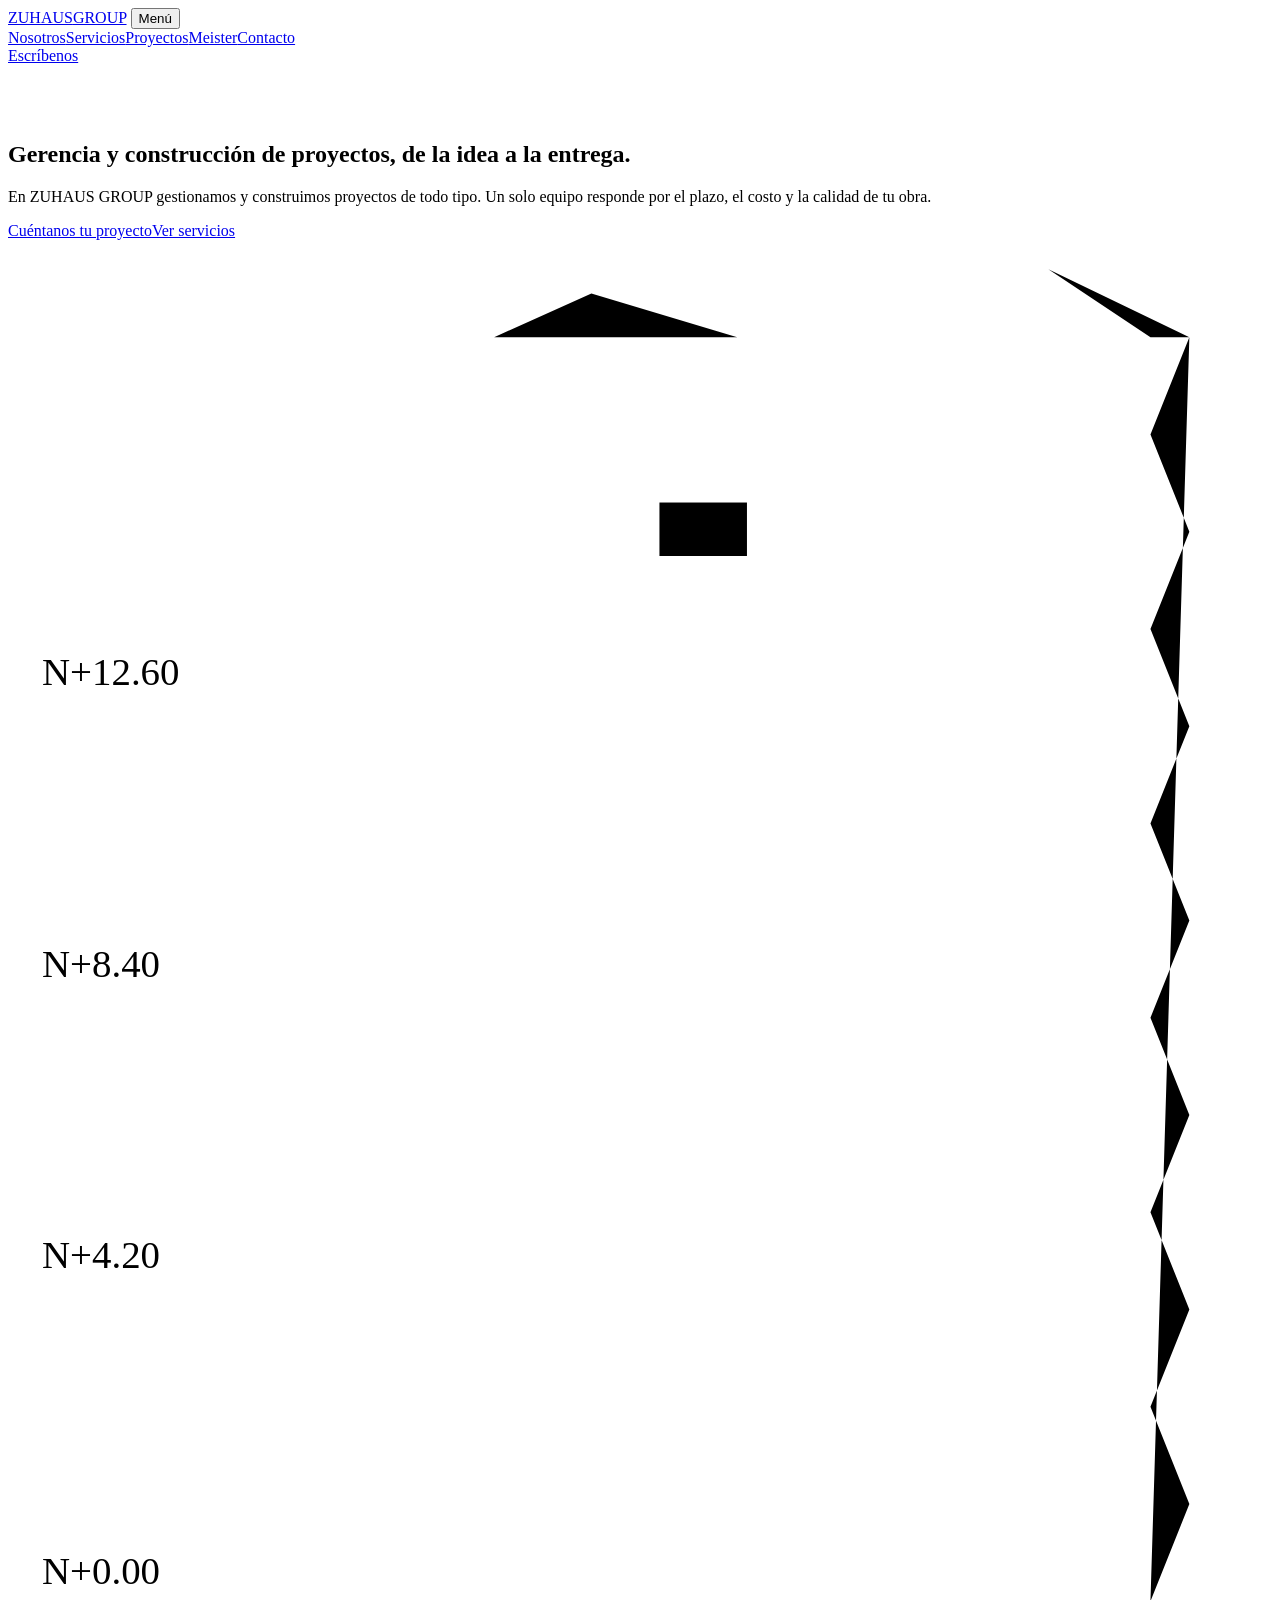
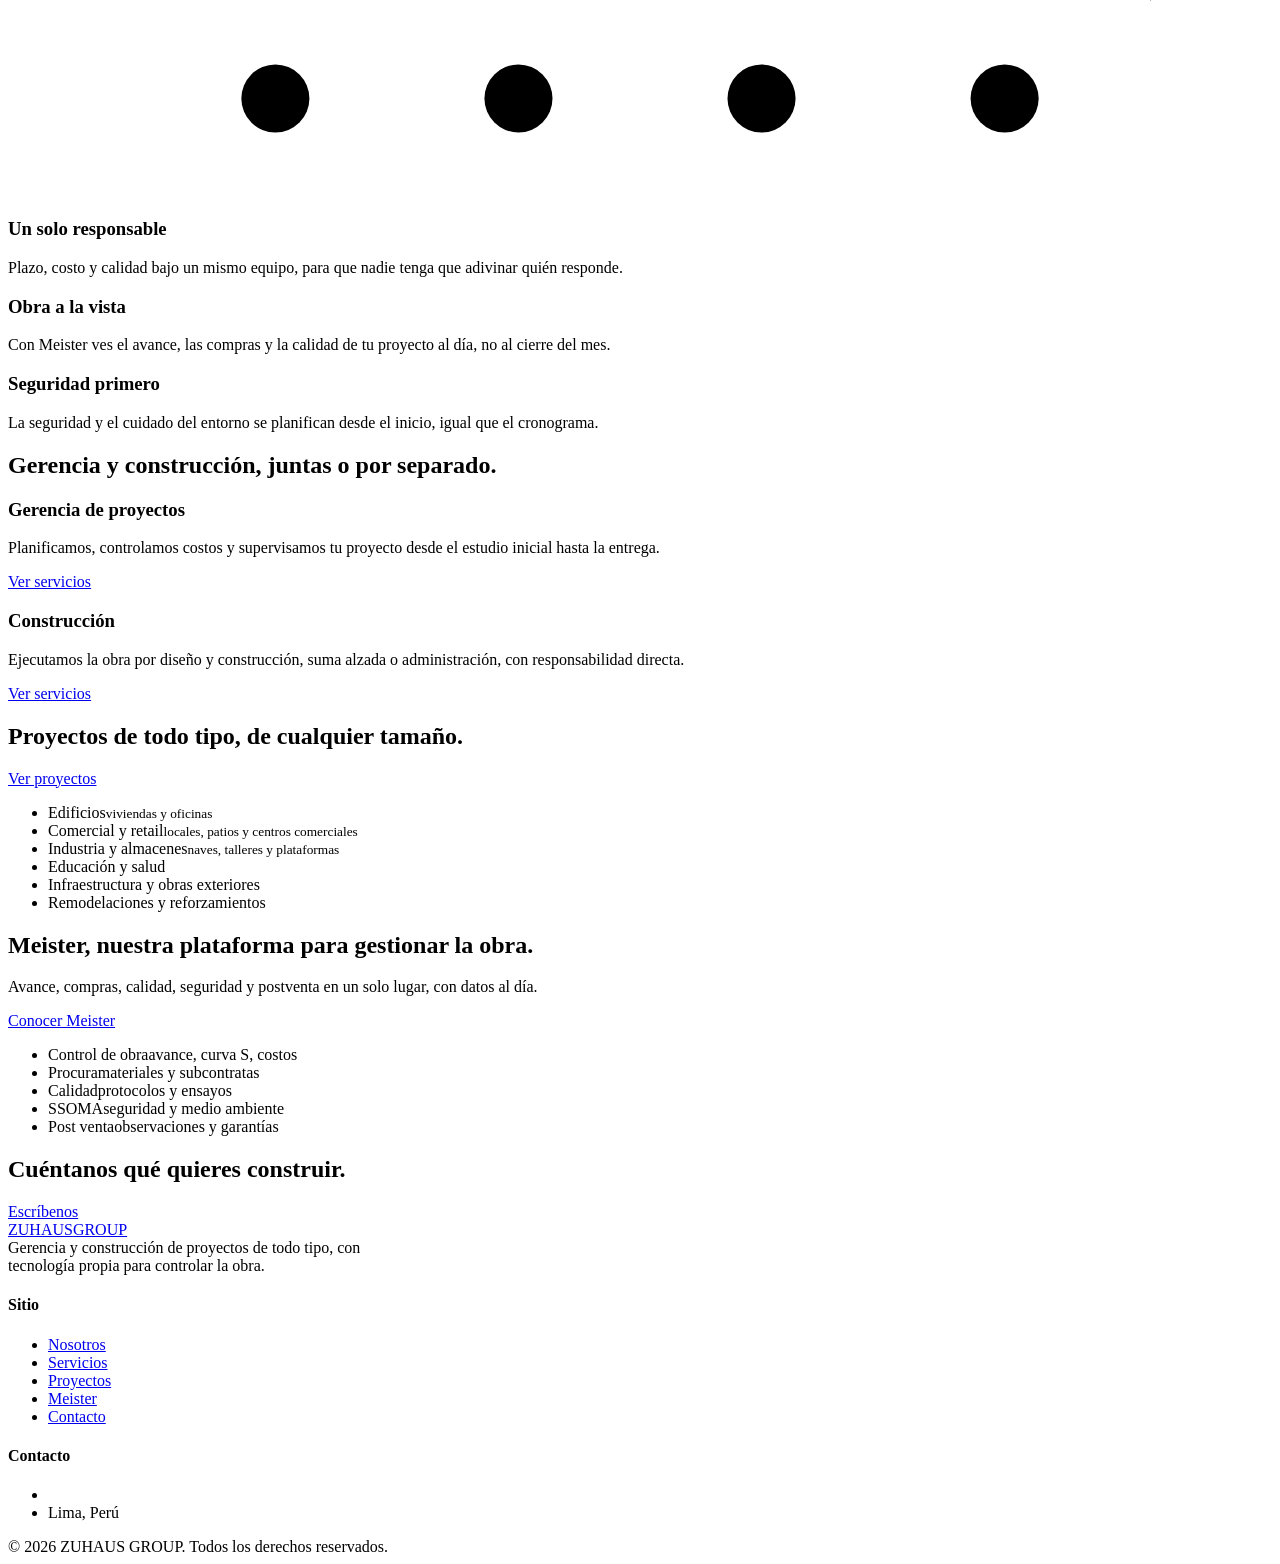
==== index.html @ 647b86e7 "Add files via upload" ====
<!doctype html>
<html lang="es">
<head>
<meta charset="UTF-8">
<meta name="viewport" content="width=device-width, initial-scale=1">
<title>ZUHAUS GROUP | Gerencia y construcción de proyectos</title>
<meta name="description" content="ZUHAUS GROUP gerencia y construye proyectos de todo tipo en Perú: edificaciones, comercial, industrial e infraestructura.">
<link rel="preconnect" href="https://fonts.googleapis.com">
<link rel="preconnect" href="https://fonts.gstatic.com" crossorigin>
<link href="https://fonts.googleapis.com/css2?family=Archivo:wdth,wght@62..125,100..900&family=Source+Serif+4:opsz,wght@8..60,400;8..60,600&display=swap" rel="stylesheet">
<link rel="stylesheet" href="css/site.css">
</head>
<body>
<header class="top">
  <div class="wrap">
    <a class="marca" href="index.html">ZUHAUS<span>GROUP</span></a>
    <button class="burger" id="burger" aria-expanded="false" aria-controls="menu">Menú</button>
    <nav class="menu" id="menu" aria-label="Principal"><a href="nosotros.html">Nosotros</a><a href="servicios.html">Servicios</a><a href="proyectos.html">Proyectos</a><a href="meister.html">Meister</a><a href="contacto.html">Contacto</a></nav>
    <a class="btn cta" href="contacto.html">Escríbenos</a>
  </div>
</header>
<main>
<section class="hero" style="padding-top:56px"><div class="wrap">
    <div>
      <h1>Gerencia y construcción de proyectos, de la idea a la entrega.</h1>
      <p class="lead">En ZUHAUS GROUP gestionamos y construimos proyectos de todo tipo. Un solo equipo responde por el plazo, el costo y la calidad de tu obra.</p>
      <div class="acciones"><a class="btn" href="contacto.html">Cuéntanos tu proyecto</a><a class="btn claro" href="servicios.html">Ver servicios</a></div>
    </div>
    <svg class="obra" viewBox="0 0 520 640" role="img" aria-label="Dibujo de un edificio en construcción con grúa torre">
      <!-- terreno -->
      <path class="l g d" pathLength="1" style="--i:0" d="M10 560 H510"/>
      <!-- columnas -->
      <path class="l d" pathLength="1" style="--i:1" d="M110 560 V430 M210 560 V430 M310 560 V430 M410 560 V430"/>
      <path class="l g d" pathLength="1" style="--i:2" d="M90 430 H430"/>
      <path class="l d" pathLength="1" style="--i:3" d="M110 430 V310 M210 430 V310 M310 430 V310 M410 430 V310"/>
      <path class="l g d" pathLength="1" style="--i:4" d="M90 310 H430"/>
      <path class="l d" pathLength="1" style="--i:5" d="M110 310 V190 M210 310 V190 M310 310 V190 M410 310 V190"/>
      <path class="l g d" pathLength="1" style="--i:6" d="M90 190 H430"/>
      <path class="l d" pathLength="1" style="--i:7" d="M110 190 V120 M210 190 V120 M310 190 V120 M410 190 V120"/>
      <!-- arriostres del primer piso -->
      <path class="l d" pathLength="1" style="--i:2" d="M110 560 L210 430 M310 430 L410 560" stroke-width="1.2"/>
      <!-- niveles -->
      <path class="f" d="M30 560 H90 M30 430 H90 M30 310 H90 M30 190 H90"/>
      <text x="14" y="553">N+0.00</text><text x="14" y="423">N+4.20</text><text x="14" y="303">N+8.40</text><text x="14" y="183">N+12.60</text>
      <!-- grúa -->
      <path class="l c d" pathLength="1" style="--i:3" d="M470 560 V40 M486 560 V40 M470 560 L486 520 L470 480 L486 440 L470 400 L486 360 L470 320 L486 280 L470 240 L486 200 L470 160 L486 120 L470 80 L486 40"/>
      <path class="l c g d" pathLength="1" style="--i:8" d="M200 40 H500 M470 40 L428 12 L486 40 M200 40 L240 22 L300 40"/>
      <path class="l c d" pathLength="1" style="--i:9" d="M286 40 V92"/>
      <g class="gancho"><path class="l c" d="M286 92 V108" /></g>
      <rect class="carga" x="268" y="108" width="36" height="22"/>
      <!-- ejes -->
      <g>
        <circle class="eje" cx="110" cy="600" r="14"/><text x="110" y="605">A</text>
        <circle class="eje" cx="210" cy="600" r="14"/><text x="210" y="605">B</text>
        <circle class="eje" cx="310" cy="600" r="14"/><text x="310" y="605">C</text>
        <circle class="eje" cx="410" cy="600" r="14"/><text x="410" y="605">D</text>
      </g>
    </svg>
</div></section>
<section class="compromisos" aria-label="Nuestros compromisos">
  <div class="wrap">
    <div><h3>Un solo responsable</h3><p>Plazo, costo y calidad bajo un mismo equipo, para que nadie tenga que adivinar quién responde.</p></div>
    <div><h3>Obra a la vista</h3><p>Con Meister ves el avance, las compras y la calidad de tu proyecto al día, no al cierre del mes.</p></div>
    <div><h3>Seguridad primero</h3><p>La seguridad y el cuidado del entorno se planifican desde el inicio, igual que el cronograma.</p></div>
  </div>
</section>
<section class="cifras" id="cifras" hidden><div class="wrap" id="cifrasLista"></div></section>
<section><div class="wrap">
  <h2 class="sec-titulo">Gerencia y construcción, juntas o por separado.</h2>
  <div class="resumen">
    <div class="panel oscuro"><h3>Gerencia de proyectos</h3><p>Planificamos, controlamos costos y supervisamos tu proyecto desde el estudio inicial hasta la entrega.</p><a class="mas" href="servicios.html">Ver servicios</a></div>
    <div class="panel claro"><h3>Construcción</h3><p>Ejecutamos la obra por diseño y construcción, suma alzada o administración, con responsabilidad directa.</p><a class="mas" href="servicios.html">Ver servicios</a></div>
  </div>
</div></section>
<section class="tipos"><div class="wrap">
  <div><h2>Proyectos de todo tipo, de cualquier tamaño.</h2><p><a class="btn claro" style="margin-top:24px" href="proyectos.html">Ver proyectos</a></p></div>
  <ul>
      <li>Edificios<small>viviendas y oficinas</small></li>
      <li>Comercial y retail<small>locales, patios y centros comerciales</small></li>
      <li>Industria y almacenes<small>naves, talleres y plataformas</small></li>
      <li>Educación y salud</li>
      <li>Infraestructura y obras exteriores</li>
      <li>Remodelaciones y reforzamientos</li>
    </ul>
</div></section>
<section class="meister"><div class="wrap">
    <div><h2>Meister, nuestra plataforma para gestionar la obra.</h2>
      <p>Avance, compras, calidad, seguridad y postventa en un solo lugar, con datos al día.</p>
      <a class="btn" href="meister.html">Conocer Meister</a></div>
    <ul><li>Control de obra<span>avance, curva S, costos</span></li><li>Procura<span>materiales y subcontratas</span></li><li>Calidad<span>protocolos y ensayos</span></li><li>SSOMA<span>seguridad y medio ambiente</span></li><li>Post venta<span>observaciones y garantías</span></li></ul>
  </div></section>
<section class="clientes" id="clientes" hidden><div class="wrap"><h2>Confían en nosotros</h2><ul id="clientesLista"></ul></div></section>
<section class="cta-final"><div class="wrap"><h2>Cuéntanos qué quieres construir.</h2><a class="btn" href="contacto.html">Escríbenos</a></div></section>
</main>
<a class="wa" id="wa" href="#" hidden>WhatsApp</a>
<footer class="pie">
  <div class="wrap">
    <div class="cols">
      <div><a class="marca" href="index.html">ZUHAUS<span>GROUP</span></a><p style="margin:0;max-width:26em">Gerencia y construcción de proyectos de todo tipo, con tecnología propia para controlar la obra.</p></div>
      <div><h4>Sitio</h4><ul><li><a href="nosotros.html">Nosotros</a></li><li><a href="servicios.html">Servicios</a></li><li><a href="proyectos.html">Proyectos</a></li><li><a href="meister.html">Meister</a></li><li><a href="contacto.html">Contacto</a></li></ul></div>
      <div><h4>Contacto</h4><ul><li><a id="pieCorreo" href="#"></a></li><li>Lima, Perú</li></ul></div>
    </div>
    <div class="abajo"><span>© 2026 ZUHAUS GROUP. Todos los derechos reservados.</span></div>
  </div>
</footer>
<script src="js/datos.js"></script>
<script src="js/site.js"></script>
</body>
</html>
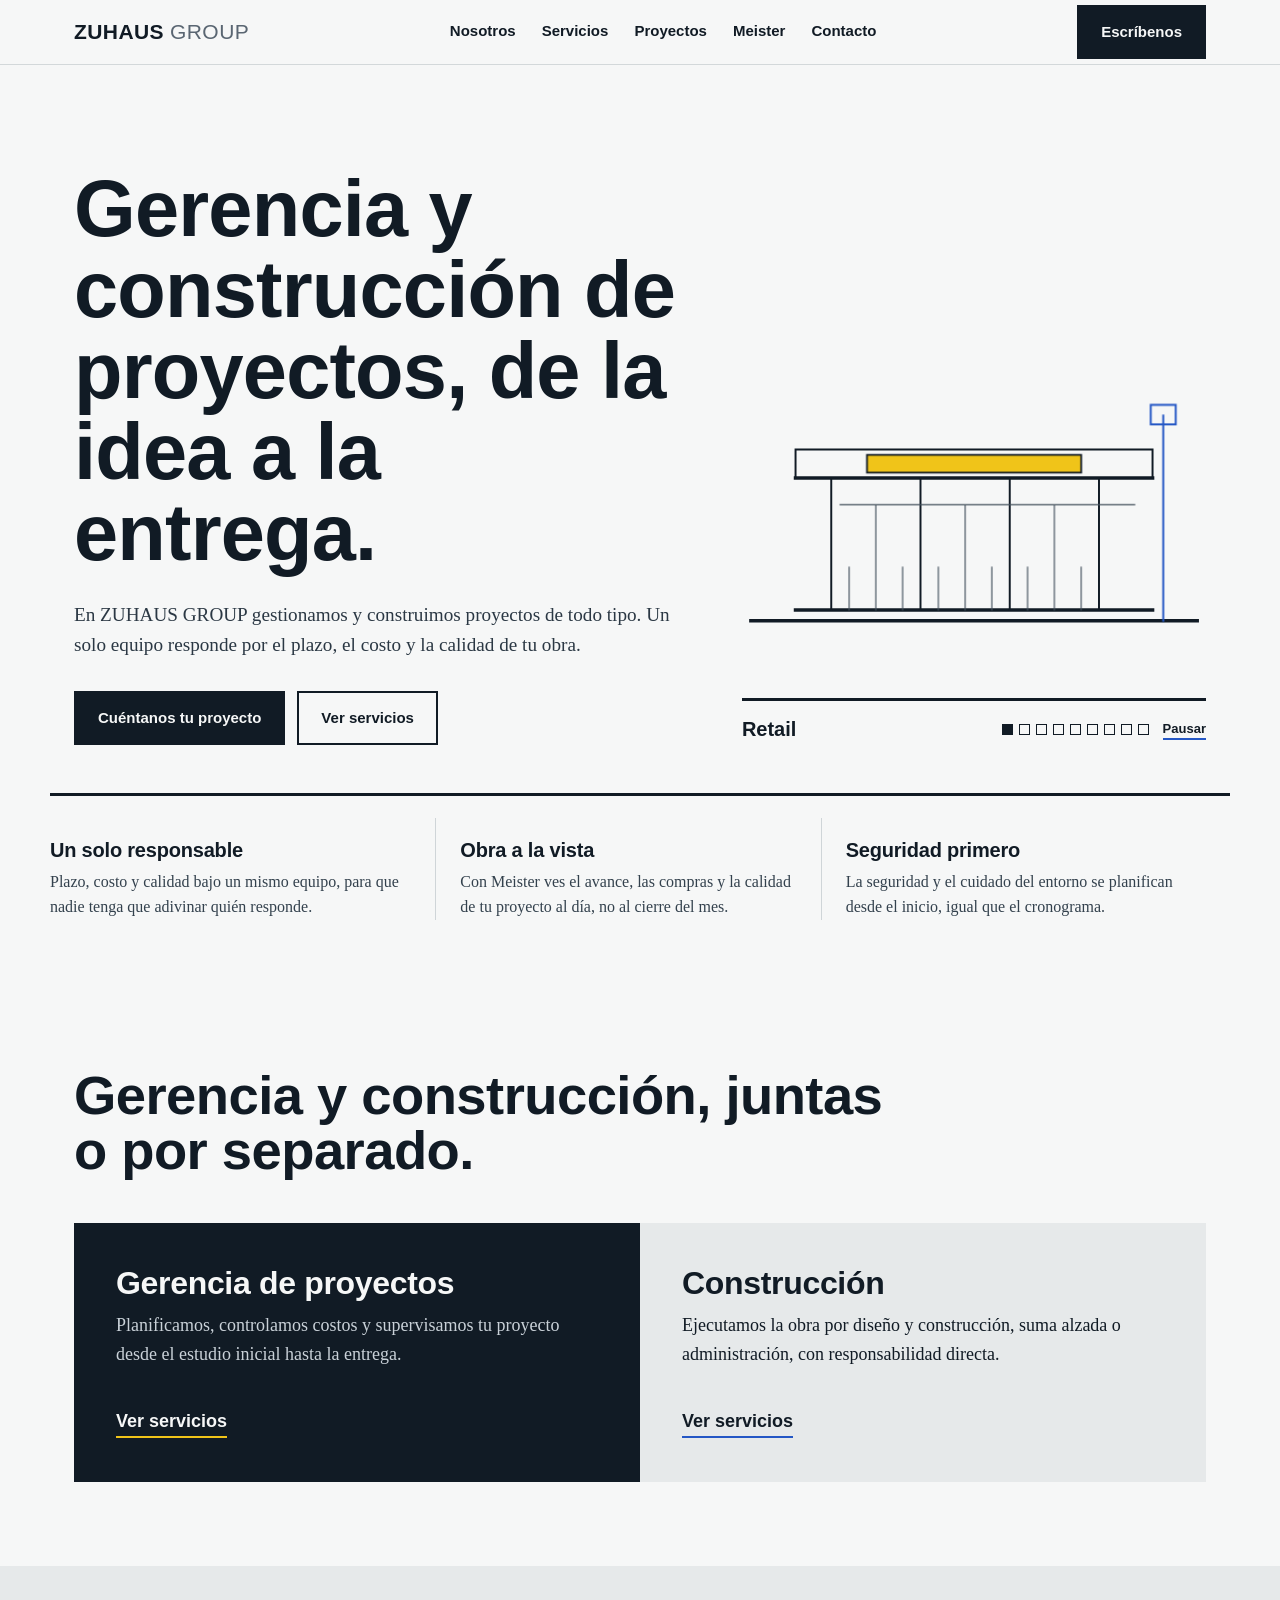
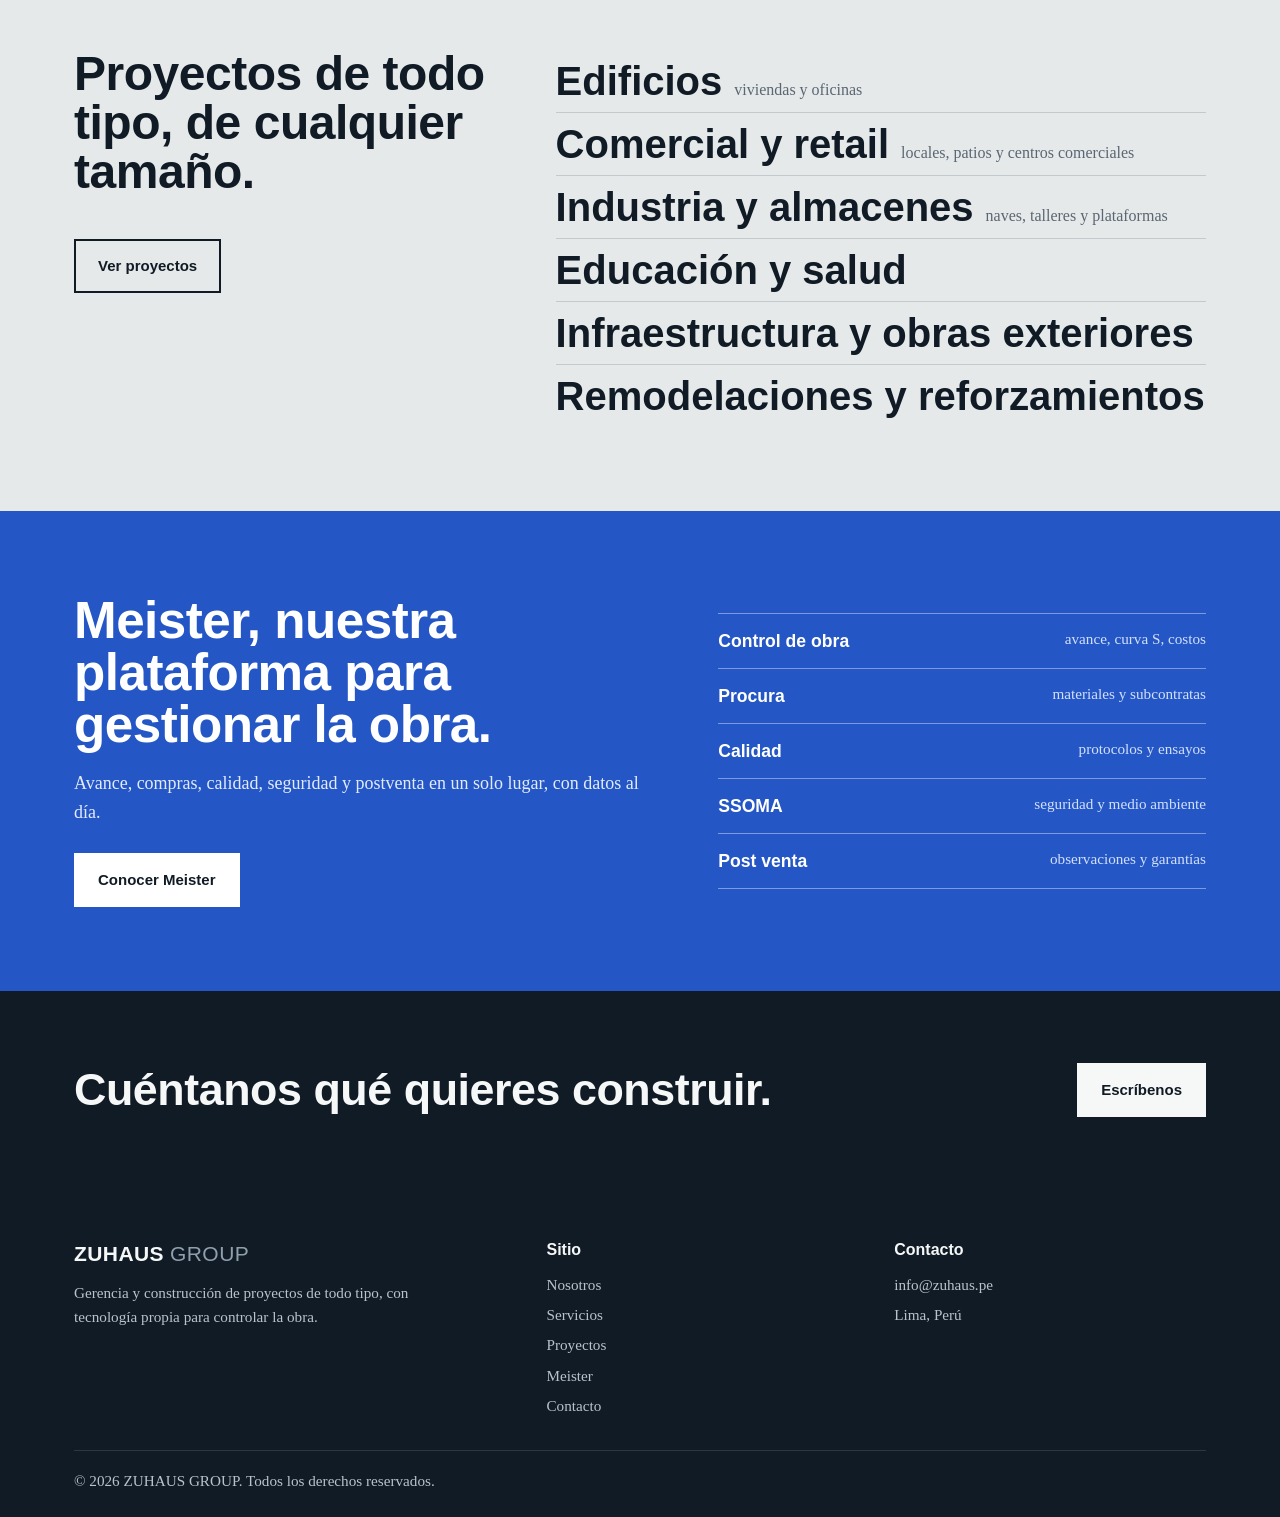
==== commit d2d2c028: "Add files via upload" ====
--- a/index.html
+++ b/index.html
@@ -26,36 +26,13 @@
       <p class="lead">En ZUHAUS GROUP gestionamos y construimos proyectos de todo tipo. Un solo equipo responde por el plazo, el costo y la calidad de tu obra.</p>
       <div class="acciones"><a class="btn" href="contacto.html">Cuéntanos tu proyecto</a><a class="btn claro" href="servicios.html">Ver servicios</a></div>
     </div>
-    <svg class="obra" viewBox="0 0 520 640" role="img" aria-label="Dibujo de un edificio en construcción con grúa torre">
-      <!-- terreno -->
-      <path class="l g d" pathLength="1" style="--i:0" d="M10 560 H510"/>
-      <!-- columnas -->
-      <path class="l d" pathLength="1" style="--i:1" d="M110 560 V430 M210 560 V430 M310 560 V430 M410 560 V430"/>
-      <path class="l g d" pathLength="1" style="--i:2" d="M90 430 H430"/>
-      <path class="l d" pathLength="1" style="--i:3" d="M110 430 V310 M210 430 V310 M310 430 V310 M410 430 V310"/>
-      <path class="l g d" pathLength="1" style="--i:4" d="M90 310 H430"/>
-      <path class="l d" pathLength="1" style="--i:5" d="M110 310 V190 M210 310 V190 M310 310 V190 M410 310 V190"/>
-      <path class="l g d" pathLength="1" style="--i:6" d="M90 190 H430"/>
-      <path class="l d" pathLength="1" style="--i:7" d="M110 190 V120 M210 190 V120 M310 190 V120 M410 190 V120"/>
-      <!-- arriostres del primer piso -->
-      <path class="l d" pathLength="1" style="--i:2" d="M110 560 L210 430 M310 430 L410 560" stroke-width="1.2"/>
-      <!-- niveles -->
-      <path class="f" d="M30 560 H90 M30 430 H90 M30 310 H90 M30 190 H90"/>
-      <text x="14" y="553">N+0.00</text><text x="14" y="423">N+4.20</text><text x="14" y="303">N+8.40</text><text x="14" y="183">N+12.60</text>
-      <!-- grúa -->
-      <path class="l c d" pathLength="1" style="--i:3" d="M470 560 V40 M486 560 V40 M470 560 L486 520 L470 480 L486 440 L470 400 L486 360 L470 320 L486 280 L470 240 L486 200 L470 160 L486 120 L470 80 L486 40"/>
-      <path class="l c g d" pathLength="1" style="--i:8" d="M200 40 H500 M470 40 L428 12 L486 40 M200 40 L240 22 L300 40"/>
-      <path class="l c d" pathLength="1" style="--i:9" d="M286 40 V92"/>
-      <g class="gancho"><path class="l c" d="M286 92 V108" /></g>
-      <rect class="carga" x="268" y="108" width="36" height="22"/>
-      <!-- ejes -->
-      <g>
-        <circle class="eje" cx="110" cy="600" r="14"/><text x="110" y="605">A</text>
-        <circle class="eje" cx="210" cy="600" r="14"/><text x="210" y="605">B</text>
-        <circle class="eje" cx="310" cy="600" r="14"/><text x="310" y="605">C</text>
-        <circle class="eje" cx="410" cy="600" r="14"/><text x="410" y="605">D</text>
-      </g>
-    </svg>
+    <figure class="reel-box">
+      <svg class="reel" id="reelSvg" viewBox="0 0 520 640" role="img" aria-label="Animación de procesos de construcción: retail, colegios, clínicas, puentes, viviendas, oficinas, carreteras, túneles y represas"><path class="l g" d="M10 560H510"/><g class="escena" data-nombre="Retail"><path class="l g d" pathLength="1" style="--i:0" d="M60 548H460"/><path class="l d" pathLength="1" style="--i:1" d="M100 548V400M200 548V400M300 548V400M400 548V400"/><path class="l g d" pathLength="1" style="--i:2" d="M60 400H460"/><path class="l d" pathLength="1" style="--i:3" d="M60 400V368H460V400"/><path class="y a" style="--i:4" d="M140 374h240v20h-240z"/><path class="l th d" pathLength="1" style="--i:5" d="M150 548V430M250 548V430M350 548V430M110 430H440"/><path class="l c d" pathLength="1" style="--i:6" d="M472 560V330"/><path class="l c d" pathLength="1" style="--i:7" d="M458 318h28v22h-28z"/><path class="l th d" pathLength="1" style="--i:6" d="M120 548V500M180 548V500M220 548V500M280 548V500M320 548V500M380 548V500"/></g><g class="escena" data-nombre="Colegios"><path class="l g d" pathLength="1" style="--i:0" d="M70 548H450"/><path class="l d" pathLength="1" style="--i:1" d="M90 548V400M190 548V400M290 548V400M390 548V400"/><path class="l g d" pathLength="1" style="--i:2" d="M70 400H430"/><path class="l d" pathLength="1" style="--i:3" d="M90 400V260M190 400V260M290 400V260M390 400V260"/><path class="l g d" pathLength="1" style="--i:4" d="M70 260H430"/><path class="l th d" pathLength="1" style="--i:5" d="M115 445h46v38h-46zM215 445h46v38h-46zM315 445h46v38h-46z"/><path class="l th d" pathLength="1" style="--i:6" d="M115 300h46v38h-46zM215 300h46v38h-46zM315 300h46v38h-46z"/><path class="l d" pathLength="1" style="--i:7" d="M215 260V204H265V260M208 204L240 172L272 204"/><path class="l c d" pathLength="1" style="--i:8" d="M470 560V350"/><path class="y a" style="--i:9" d="M470 352h34v22h-34z"/></g><g class="escena" data-nombre="Clínicas"><path class="l g d" pathLength="1" style="--i:0" d="M60 548H400"/><path class="l d" pathLength="1" style="--i:1" d="M80 548V438M170 548V438M260 548V438M350 548V438"/><path class="l g d" pathLength="1" style="--i:2" d="M60 438H380"/><path class="l d" pathLength="1" style="--i:3" d="M80 438V328M170 438V328M260 438V328M350 438V328"/><path class="l g d" pathLength="1" style="--i:4" d="M60 328H380"/><path class="l d" pathLength="1" style="--i:5" d="M80 328V218M170 328V218M260 328V218M350 328V218"/><path class="l g d" pathLength="1" style="--i:6" d="M60 218H380"/><path class="l c d" pathLength="1" style="--i:1" d="M440 560V120M456 560V120M440 560L456 520L440 480L456 440L440 400L456 360L440 320L456 280L440 240L456 200L440 160L456 120"/><path class="l c d" pathLength="1" style="--i:3" d="M300 120H480M290 108L440 120"/><path class="y a" style="--i:8" d="M205 120h28v-0z"/><path class="y a" style="--i:8" d="M212 142h16v52h-16zM194 160h52v16h-52z"/></g><g class="escena" data-nombre="Puentes"><path class="l w d" pathLength="1" style="--i:0" d="M10 546q10 -7 20 0t20 0M50 546q10 -7 20 0t20 0M90 546q10 -7 20 0t20 0M130 546q10 -7 20 0t20 0M170 546q10 -7 20 0t20 0M210 546q10 -7 20 0t20 0M250 546q10 -7 20 0t20 0M290 546q10 -7 20 0t20 0M330 546q10 -7 20 0t20 0M370 546q10 -7 20 0t20 0M410 546q10 -7 20 0t20 0M450 546q10 -7 20 0t20 0M490 546q10 -7 20 0t20 0"/><path class="l d" pathLength="1" style="--i:1" d="M110 560V300H130V560M250 560V300H270V560M390 560V300H410V560"/><path class="l g d" pathLength="1" style="--i:2" d="M40 300H480M40 284H480"/><path class="l th d" pathLength="1" style="--i:3" d="M70 300V284M110 300V284M150 300V284M190 300V284M230 300V284M290 300V284M330 300V284M370 300V284M430 300V284M470 300V284"/><path class="l c g d" pathLength="1" style="--i:4" d="M254 284V110M266 284V110M254 110H266"/><path class="l c th d" pathLength="1" style="--i:5" d="M260 112L110 284M260 112L160 284M260 112L210 284M260 112L310 284M260 112L360 284M260 112L410 284"/><path class="y a" style="--i:7" d="M150 268h30v14h-30zM320 268h30v14h-30z"/></g><g class="escena" data-nombre="Viviendas"><path class="l d" pathLength="1" style="--i:0" d="M70 560V410H250V560"/><path class="l d" pathLength="1" style="--i:1" d="M58 410L160 324L262 410Z"/><path class="l th d" pathLength="1" style="--i:2" d="M140 560V496H178V560"/><path class="l th d" pathLength="1" style="--i:3" d="M92 446h34v34h-34zM109 446V480M92 463H126M198 446h30v30h-30z"/><path class="l d" pathLength="1" style="--i:4" d="M290 560V360H460V560"/><path class="l d" pathLength="1" style="--i:5" d="M278 360L375 286L472 360Z"/><path class="l th d" pathLength="1" style="--i:6" d="M310 404h34v34h-34zM406 404h34v34h-34zM310 484h34v34h-34z"/><path class="l th d" pathLength="1" style="--i:6" d="M385 560V500H420V560"/><path class="y a" style="--i:7" d="M143 500h32v60h-32z"/><path class="y a" style="--i:8" d="M388 504h29v56h-29z"/></g><g class="escena" data-nombre="Oficinas"><path class="l d" pathLength="1" style="--i:1" d="M110 560V430M210 560V430M310 560V430M410 560V430"/><path class="l g d" pathLength="1" style="--i:2" d="M90 430H430"/><path class="l d" pathLength="1" style="--i:3" d="M110 430V310M210 430V310M310 430V310M410 430V310"/><path class="l g d" pathLength="1" style="--i:4" d="M90 310H430"/><path class="l d" pathLength="1" style="--i:5" d="M110 310V190M210 310V190M310 310V190M410 310V190"/><path class="l g d" pathLength="1" style="--i:6" d="M90 190H430"/><path class="l d" pathLength="1" style="--i:7" d="M110 190V120M210 190V120M310 190V120M410 190V120"/><path class="l th d" pathLength="1" style="--i:2" d="M110 560L210 430M310 430L410 560"/><path class="l c d" pathLength="1" style="--i:3" d="M470 560V40M486 560V40M470 560L486 520L470 480L486 440L470 400L486 360L470 320L486 280L470 240L486 200L470 160L486 120L470 80L486 40"/><path class="l c g d" pathLength="1" style="--i:8" d="M200 40H500M470 40L428 12L486 40M200 40L240 22L300 40M286 40V92"/><path class="y a" style="--i:9" d="M268 108h36v22h-36z"/><g class="eje-g"><circle class="eje" cx="110" cy="600" r="14"/><text x="110" y="605">A</text><circle class="eje" cx="210" cy="600" r="14"/><text x="210" y="605">B</text><circle class="eje" cx="310" cy="600" r="14"/><text x="310" y="605">C</text><circle class="eje" cx="410" cy="600" r="14"/><text x="410" y="605">D</text></g></g><g class="escena" data-nombre="Carreteras"><path class="l th d" pathLength="1" style="--i:0" d="M10 300H110M400 300H510"/><path class="l g d" pathLength="1" style="--i:1" d="M110 560L240 300M420 560L284 300"/><path class="l th d" pathLength="1" style="--i:2" d="M70 560L226 300M470 560L300 300"/><path class="l y-l d" pathLength="1" style="--i:3" d="M262 545V515M262 490V468M262 442V426M262 402V390M262 366V358M262 336V331"/><path class="l c d" pathLength="1" style="--i:4" d="M468 560V430"/><path class="y a" style="--i:5" d="M468 380l24 24l-24 24l-24 -24z"/><path class="l d" pathLength="1" style="--i:6" d="M130 560l8 -22l8 22zM160 560l8 -22l8 22zM190 560l8 -22l8 22z"/><path class="l c d" pathLength="1" style="--i:4" d="M180 528a30 30 0 1 0 60 0a30 30 0 1 0 -60 0M296 538a22 22 0 1 0 44 0a22 22 0 1 0 -44 0"/><path class="l c d" pathLength="1" style="--i:5" d="M180 528H340V480H300V450H240V480H214"/></g><g class="escena" data-nombre="Túneles"><path class="l d" pathLength="1" style="--i:0" d="M20 560L150 330L250 400L360 250L500 560"/><path class="l g d" pathLength="1" style="--i:1" d="M198 560V470A62 62 0 0 1 322 470V560"/><path class="l d" pathLength="1" style="--i:2" d="M215 560V472A45 45 0 0 1 305 472V560"/><path class="l th d" pathLength="1" style="--i:3" d="M305.0 470.0L322.0 470.0M299.0 447.5L313.7 439.0M282.5 431.0L291.0 416.3M260.0 425.0L260.0 408.0M237.5 431.0L229.0 416.3M221.0 447.5L206.3 439.0M215.0 470.0L198.0 470.0"/><path class="l th d" pathLength="1" style="--i:4" d="M238 560V492A22 22 0 0 1 282 492V560"/><path class="y a" style="--i:5" d="M246 520a14 14 0 1 0 28 0a14 14 0 1 0 -28 0"/><path class="l th d" pathLength="1" style="--i:6" d="M215 560L238 548M305 560L282 548"/></g><g class="escena" data-nombre="Represas"><path class="l g d" pathLength="1" style="--i:0" d="M190 560V220H300L430 560Z"/><path class="l th d" pathLength="1" style="--i:1" d="M190 500H407.1M190 440H384.1M190 380H361.2M190 320H338.2M190 260H315.3"/><path class="l w d" pathLength="1" style="--i:3" d="M20 300q10 -7 20 0t20 0M60 300q10 -7 20 0t20 0M100 300q10 -7 20 0t20 0M140 300q10 -7 20 0t20 0M40 346q10 -7 20 0t20 0M80 346q10 -7 20 0t20 0M120 346q10 -7 20 0t20 0M160 346q10 -7 20 0t20 0"/><path class="l w d" pathLength="1" style="--i:3" d="M440 546q10 -7 20 0t20 0M480 546q10 -7 20 0t20 0"/><path class="l d" pathLength="1" style="--i:4" d="M190 220V200H300V220"/><path class="y a" style="--i:5" d="M205 205h22v15h-22zM240 205h22v15h-22zM275 205h22v15h-22z"/></g></svg>
+      <figcaption class="reel-pie">
+        <span id="reelNombre" class="reel-nombre" aria-live="polite"></span>
+        <span class="reel-ctl"><span id="reelPuntos" class="reel-puntos"></span><button type="button" id="reelPausa" class="reel-pausa" aria-label="Pausar animación">Pausar</button></span>
+      </figcaption>
+    </figure>
 </div></section>
 <section class="compromisos" aria-label="Nuestros compromisos">
   <div class="wrap">
--- a/css/site.css
+++ b/css/site.css
@@ -0,0 +1,225 @@
+:root{
+  --concreto:#E6E9EA; --papel:#F6F7F7; --tinta:#111B25; --acero:#5A6672; --cobalto:#2457C5; --seguridad:#F0C419;
+  --display:"Archivo","Arial Narrow",Arial,sans-serif; --texto:"Source Serif 4",Georgia,serif;
+}
+*{box-sizing:border-box}
+html{scroll-behavior:smooth}
+body{margin:0;background:var(--papel);color:var(--tinta);font-family:var(--texto);font-size:18px;line-height:1.6}
+a{color:inherit}
+:focus-visible{outline:3px solid var(--cobalto);outline-offset:3px}
+.wrap{max-width:1180px;margin:0 auto;padding:0 24px}
+h1,h2,h3{font-family:var(--display);font-variation-settings:"wdth" 118;font-weight:800;line-height:1.02;letter-spacing:-.01em;margin:0}
+
+/* cabecera */
+header.top{position:sticky;top:0;z-index:20;background:rgba(246,247,247,.94);backdrop-filter:blur(6px);border-bottom:1px solid #d3d8da}
+header.top .wrap{display:flex;align-items:center;justify-content:space-between;height:64px;gap:20px}
+.marca{font-family:var(--display);font-variation-settings:"wdth" 125;font-weight:900;font-size:21px;letter-spacing:.02em;text-decoration:none}
+.marca span{font-weight:500;color:var(--acero);margin-left:6px}
+nav.menu{display:flex;gap:26px;font-family:var(--display);font-size:15px;font-weight:600}
+nav.menu a{text-decoration:none;padding:4px 0;border-bottom:2px solid transparent}
+nav.menu a:hover{border-color:var(--cobalto)}
+.btn{display:inline-block;font-family:var(--display);font-weight:700;font-size:15px;padding:13px 22px;text-decoration:none;border:2px solid var(--tinta);background:var(--tinta);color:var(--papel);transition:background .15s,color .15s}
+.btn:hover{background:var(--cobalto);border-color:var(--cobalto)}
+.btn.claro{background:transparent;color:var(--tinta)}
+.btn.claro:hover{background:var(--tinta);color:var(--papel);border-color:var(--tinta)}
+
+/* portada */
+.hero{padding:56px 0 40px;overflow:hidden}
+.hero .wrap{display:grid;grid-template-columns:1.15fr .85fr;gap:40px;align-items:end}
+.hero h1{font-size:clamp(2.5rem,6.2vw,5.4rem);margin-bottom:26px}
+.hero p.lead{max-width:34em;font-size:1.2rem;color:#2b3844;margin:0 0 30px}
+.hero .acciones{display:flex;gap:12px;flex-wrap:wrap}
+.obra{width:100%;max-width:470px;justify-self:end;display:block}
+.obra .l{fill:none;stroke:var(--tinta);stroke-width:2.2;stroke-linecap:square}
+.obra .g{stroke-width:4}
+.obra .c{stroke:var(--cobalto)}
+.obra .f{stroke:#9aa5ad;stroke-width:1.2;stroke-dasharray:4 5}
+.obra text{font-family:var(--display);font-size:11px;fill:var(--acero);font-weight:600}
+.obra .eje{fill:var(--papel);stroke:var(--tinta);stroke-width:1.5}
+.obra .eje+text{fill:var(--tinta);font-size:12px;font-weight:800;text-anchor:middle}
+.obra .carga{fill:var(--seguridad);stroke:var(--tinta);stroke-width:2}
+@media (prefers-reduced-motion:no-preference){
+  .obra .d{stroke-dasharray:1;stroke-dashoffset:1;animation:trazo .9s cubic-bezier(.4,.1,.2,1) forwards;animation-delay:calc(var(--i)*.28s)}
+  .obra .carga,.obra .gancho{opacity:0;animation:aparece .5s ease forwards;animation-delay:3.1s}
+}
+@keyframes trazo{to{stroke-dashoffset:0}}
+@keyframes aparece{to{opacity:1}}
+
+/* servicios */
+section{padding:84px 0}
+.sec-titulo{font-size:clamp(2rem,4.4vw,3.4rem);max-width:15em;margin-bottom:44px}
+.dos{display:grid;grid-template-columns:1.1fr .9fr;align-items:stretch}
+.panel{padding:44px 42px}
+.panel.oscuro{background:var(--tinta);color:var(--papel)}
+.panel.claro{background:var(--concreto)}
+.panel h3{font-size:2rem;margin-bottom:12px}
+.panel p{margin:0 0 20px;max-width:30em}
+.panel.oscuro p{color:#c9d1d8}
+.panel ul{list-style:none;margin:0;padding:0}
+.panel li{padding:11px 0;border-top:1px solid rgba(127,140,150,.45)}
+.panel li strong{font-family:var(--display);font-weight:700;font-size:1rem}
+.panel.oscuro li{color:#dde3e8}
+.otros{margin-top:26px;font-size:1rem;color:var(--acero);max-width:52em}
+
+/* tipos */
+.tipos{background:var(--concreto)}
+.tipos .wrap{display:grid;grid-template-columns:.8fr 1.2fr;gap:48px;align-items:start}
+.tipos h2{font-size:clamp(2rem,4vw,3rem)}
+.tipos ul{list-style:none;margin:0;padding:0}
+.tipos li{font-family:var(--display);font-variation-settings:"wdth" 108;font-weight:700;font-size:clamp(1.5rem,3.2vw,2.5rem);line-height:1.25;padding:6px 0;border-bottom:1px solid #c3cacd}
+.tipos li:last-child{border-bottom:0}
+.tipos li small{font-family:var(--texto);font-weight:400;font-size:1rem;color:var(--acero);margin-left:12px}
+
+/* proceso */
+.pasos{display:grid;grid-template-columns:repeat(4,1fr);gap:0;border-top:3px solid var(--tinta);counter-reset:p}
+.paso{padding:24px 22px 8px 0}
+.paso+.paso{padding-left:22px;border-left:1px solid #cfd5d8}
+.paso b{display:block;font-family:var(--display);font-variation-settings:"wdth" 125;font-weight:900;font-size:2.4rem;color:var(--cobalto);line-height:1;margin-bottom:12px}
+.paso h3{font-size:1.2rem;margin-bottom:8px;font-variation-settings:"wdth" 105}
+.paso p{margin:0;font-size:1rem;color:#33414d}
+
+/* meister */
+.meister{background:var(--cobalto);color:#fff}
+.meister .wrap{display:grid;grid-template-columns:1.1fr .9fr;gap:48px;align-items:center}
+.meister h2{font-size:clamp(2rem,4.2vw,3.2rem);margin-bottom:18px}
+.meister p{margin:0 0 26px;max-width:32em;color:#e3ebfb}
+.meister .btn{background:#fff;color:var(--tinta);border-color:#fff}
+.meister .btn:hover{background:var(--seguridad);border-color:var(--seguridad)}
+.meister ul{list-style:none;margin:0;padding:0;border-top:1px solid rgba(255,255,255,.4)}
+.meister li{padding:13px 0;border-bottom:1px solid rgba(255,255,255,.4);font-family:var(--display);font-weight:700;font-size:1.1rem;display:flex;justify-content:space-between;gap:16px}
+.meister li span{font-family:var(--texto);font-weight:400;font-size:.95rem;color:#d3e0fa;text-align:right}
+
+/* contacto */
+.contacto .wrap{display:grid;grid-template-columns:1fr 1fr;gap:48px}
+.contacto h2{font-size:clamp(2rem,4.6vw,3.6rem)}
+.datos{display:grid;gap:18px;align-content:start;font-size:1.1rem}
+.datos div{border-top:1px solid #c3cacd;padding-top:12px}
+.datos span{display:block;font-family:var(--display);font-weight:600;font-size:.9rem;color:var(--acero)}
+.datos a{font-family:var(--display);font-weight:700;font-size:1.25rem;text-decoration:none;border-bottom:2px solid var(--cobalto)}
+footer{background:var(--tinta);color:#b9c3cc;padding:26px 0;font-size:.9rem}
+footer .wrap{display:flex;justify-content:space-between;gap:16px;flex-wrap:wrap}
+
+
+/* compromisos */
+.compromisos{padding:8px 0 64px}
+.compromisos .wrap{display:grid;grid-template-columns:repeat(3,1fr);gap:0;border-top:3px solid var(--tinta)}
+.compromisos div{padding:22px 24px 0 0}
+.compromisos div+div{padding-left:24px;border-left:1px solid #cfd5d8}
+.compromisos h3{font-size:1.25rem;font-variation-settings:"wdth" 108;margin-bottom:8px}
+.compromisos p{margin:0;font-size:1rem;color:#33414d}
+/* cifras */
+.cifras{background:var(--tinta);color:var(--papel);padding:44px 0}
+.cifras .wrap{display:flex;flex-wrap:wrap;gap:28px 64px}
+.cifras b{display:block;font-family:var(--display);font-variation-settings:"wdth" 120;font-weight:900;font-size:clamp(2.2rem,4.5vw,3.4rem);line-height:1}
+.cifras span{font-size:.95rem;color:#b9c3cc}
+/* fichas de proyecto */
+.fichas-wrap{margin-top:56px}
+.filtros{display:flex;flex-wrap:wrap;gap:8px;margin-bottom:22px}
+.filtros button{font-family:var(--display);font-weight:600;font-size:14px;padding:8px 14px;border:1.5px solid var(--tinta);background:transparent;color:var(--tinta);cursor:pointer}
+.filtros button[aria-pressed="true"]{background:var(--tinta);color:var(--papel)}
+.fichas{display:grid;grid-template-columns:repeat(auto-fill,minmax(300px,1fr));gap:22px}
+.ficha{background:var(--papel);border-top:3px solid var(--tinta);padding:18px 18px 20px}
+.ficha h3{font-size:1.25rem;font-variation-settings:"wdth" 108;margin-bottom:6px}
+.ficha .sector{font-family:var(--display);font-size:.85rem;font-weight:700;color:var(--cobalto);margin-bottom:10px}
+.ficha dl{margin:0;display:grid;grid-template-columns:auto 1fr;gap:4px 14px;font-size:.95rem}
+.ficha dt{color:var(--acero)} .ficha dd{margin:0}
+/* clientes */
+.clientes{padding:48px 0;border-top:1px solid #d3d8da;border-bottom:1px solid #d3d8da}
+.clientes h2{font-size:1.4rem;margin-bottom:20px}
+.clientes ul{list-style:none;margin:0;padding:0;display:flex;flex-wrap:wrap;gap:12px 36px;font-family:var(--display);font-weight:700;font-size:1.15rem;color:#33414d}
+/* nosotros */
+.nosotros .wrap{display:grid;grid-template-columns:1fr 1fr;gap:56px;align-items:start}
+.nosotros h2{font-size:clamp(2rem,4vw,3rem)}
+.nosotros p{margin:0 0 18px;max-width:34em}
+.valores{list-style:none;margin:28px 0 0;padding:0}
+.valores li{padding:14px 0;border-top:1px solid #c3cacd}
+.valores strong{font-family:var(--display);font-weight:700}
+/* formulario */
+.form{display:grid;gap:14px}
+.form label{display:block;font-family:var(--display);font-weight:600;font-size:.9rem;color:var(--acero);margin-bottom:4px}
+.form input,.form select,.form textarea{width:100%;font:inherit;font-size:1rem;padding:11px 12px;border:1.5px solid #aeb7bd;background:#fff;color:var(--tinta);border-radius:0}
+.form textarea{min-height:110px;resize:vertical}
+.form .fila{display:grid;grid-template-columns:1fr 1fr;gap:14px}
+.form button{justify-self:start;cursor:pointer}
+.wa{position:fixed;right:18px;bottom:18px;z-index:30;background:#1f9d55;color:#fff;font-family:var(--display);font-weight:700;padding:13px 18px;text-decoration:none;box-shadow:0 4px 14px rgba(0,0,0,.25)}
+.wa[hidden]{display:none}
+@media (max-width:900px){.compromisos .wrap,.nosotros .wrap{grid-template-columns:1fr}.compromisos div+div{padding-left:0;border-left:0;border-top:1px solid #cfd5d8;margin-top:18px}.form .fila{grid-template-columns:1fr}}
+@media (max-width:900px){
+  .hero .wrap,.dos,.tipos .wrap,.meister .wrap,.contacto .wrap{grid-template-columns:1fr}
+  .obra{justify-self:center;max-width:380px}
+  .pasos{grid-template-columns:1fr 1fr}
+  .paso:nth-child(3){padding-left:0;border-left:0}
+  .panel{padding:32px 24px}
+  section{padding:60px 0}
+}
+@media (max-width:520px){ .pasos{grid-template-columns:1fr} .paso+.paso{padding-left:0;border-left:0;border-top:1px solid #cfd5d8} body{font-size:17px} }
+
+.reel-box{margin:0;justify-self:end;width:100%;max-width:480px}
+.reel{display:block;width:100%;height:auto}
+.reel .l{fill:none;stroke:var(--tinta);stroke-width:2.2;stroke-linecap:square;stroke-linejoin:miter}
+.reel .g{stroke-width:4}
+.reel .c{stroke:var(--cobalto)}
+.reel .th{stroke-width:1.3;stroke:#44515d}
+.reel .l.c.th{stroke:var(--cobalto)}
+.reel .w{stroke:#7a9de0;stroke-width:1.6}
+.reel .y{fill:var(--seguridad);stroke:var(--tinta);stroke-width:2}
+.reel .y-l{stroke:#d9a900;stroke-width:3}
+.reel .eje{fill:var(--papel);stroke:var(--tinta);stroke-width:1.5}
+.reel .eje+text{fill:var(--tinta);font-family:var(--display);font-size:12px;font-weight:800;text-anchor:middle}
+.reel .escena{display:none}
+.reel .escena.on{display:block}
+.reel-pie{display:flex;justify-content:space-between;align-items:center;gap:12px;border-top:3px solid var(--tinta);padding-top:12px;margin-top:6px}
+.reel-nombre{font-family:var(--display);font-variation-settings:"wdth" 112;font-weight:800;font-size:1.25rem}
+.reel-ctl{display:flex;align-items:center;gap:14px}
+.reel-puntos{display:flex;gap:6px}
+.reel-puntos button{width:11px;height:11px;padding:0;border:1.5px solid var(--tinta);background:transparent;cursor:pointer;border-radius:0}
+.reel-puntos button[aria-current="true"]{background:var(--tinta)}
+.reel-pausa{font-family:var(--display);font-weight:700;font-size:13px;background:none;border:0;border-bottom:2px solid var(--cobalto);padding:2px 0;cursor:pointer;color:var(--tinta)}
+@media (prefers-reduced-motion:no-preference){
+  .reel .escena .d{stroke-dasharray:1;stroke-dashoffset:1}
+  .reel .escena .a{opacity:0}
+  .reel .escena.on .d{animation:reelTrazo .8s cubic-bezier(.4,.1,.2,1) forwards;animation-delay:calc(var(--i)*.38s)}
+  .reel .escena.on .a{animation:reelAparece .5s ease forwards;animation-delay:calc(var(--i)*.38s + .2s)}
+  .reel .escena.on .eje-g{animation:reelAparece .5s ease both;animation-delay:2.4s}
+}
+@keyframes reelTrazo{to{stroke-dashoffset:0}}
+@keyframes reelAparece{from{opacity:0}to{opacity:1}}
+@media (max-width:900px){.reel-box{justify-self:center;max-width:380px}}
+
+.reel-video{display:block;width:100%;height:auto;max-height:640px;object-fit:cover;border-top:4px solid var(--seguridad);background:var(--tinta)}
+
+/* ----- sitio de varias páginas ----- */
+nav.menu a[aria-current="page"]{border-color:var(--cobalto)}
+.burger{display:none;font-family:var(--display);font-weight:700;font-size:15px;background:none;border:2px solid var(--tinta);padding:8px 14px;color:var(--tinta);cursor:pointer}
+.pagina-cab{background:var(--concreto);padding:64px 0 52px}
+.pagina-cab h1{font-size:clamp(2.4rem,5.6vw,4.6rem);max-width:15em;margin-bottom:18px}
+.pagina-cab p{max-width:36em;font-size:1.2rem;margin:0;color:#2b3844}
+.cta-final{background:var(--tinta);color:var(--papel);padding:72px 0}
+.cta-final .wrap{display:flex;justify-content:space-between;align-items:center;gap:32px;flex-wrap:wrap}
+.cta-final h2{font-size:clamp(1.8rem,3.6vw,2.8rem);max-width:16em}
+.cta-final .btn{background:var(--papel);color:var(--tinta);border-color:var(--papel)}
+.cta-final .btn:hover{background:var(--seguridad);border-color:var(--seguridad)}
+.resumen{display:grid;grid-template-columns:1fr 1fr;gap:0}
+.resumen a.mas{display:inline-block;margin-top:18px;font-family:var(--display);font-weight:700;border-bottom:2px solid var(--cobalto);text-decoration:none}
+.panel.oscuro a.mas{border-color:var(--seguridad)}
+.modulos{list-style:none;margin:0;padding:0;border-top:3px solid var(--tinta)}
+.modulos li{display:grid;grid-template-columns:.8fr 1.6fr;gap:28px;padding:24px 0;border-bottom:1px solid #cfd5d8}
+.modulos h3{font-size:1.5rem;font-variation-settings:"wdth" 110}
+.modulos p{margin:0;color:#33414d}
+.pie{background:var(--tinta);color:#b9c3cc;padding:48px 0 24px;font-size:.95rem}
+.pie .wrap{display:block}
+.pie .cols{display:grid;grid-template-columns:1.4fr 1fr 1fr;gap:36px;margin-bottom:32px}
+.pie .marca{color:var(--papel);display:inline-block;margin-bottom:10px}
+.pie .marca span{color:#8fa0ad}
+.pie h4{font-family:var(--display);font-weight:700;color:var(--papel);margin:0 0 10px;font-size:1rem}
+.pie ul{list-style:none;margin:0;padding:0;display:grid;gap:6px}
+.pie a{text-decoration:none} .pie a:hover{color:#fff;text-decoration:underline}
+.pie .abajo{border-top:1px solid #2a3846;padding-top:18px;display:flex;justify-content:space-between;gap:16px;flex-wrap:wrap}
+@media (max-width:900px){
+  .burger{display:block}
+  header.top .cta{display:none}
+  nav.menu{display:none;position:absolute;top:64px;left:0;right:0;flex-direction:column;gap:0;background:var(--papel);border-bottom:1px solid #d3d8da;padding:8px 24px 16px}
+  nav.menu.abierto{display:flex}
+  nav.menu a{padding:12px 0;border-bottom:1px solid #e1e5e7}
+  .resumen,.modulos li,.pie .cols{grid-template-columns:1fr}
+}
